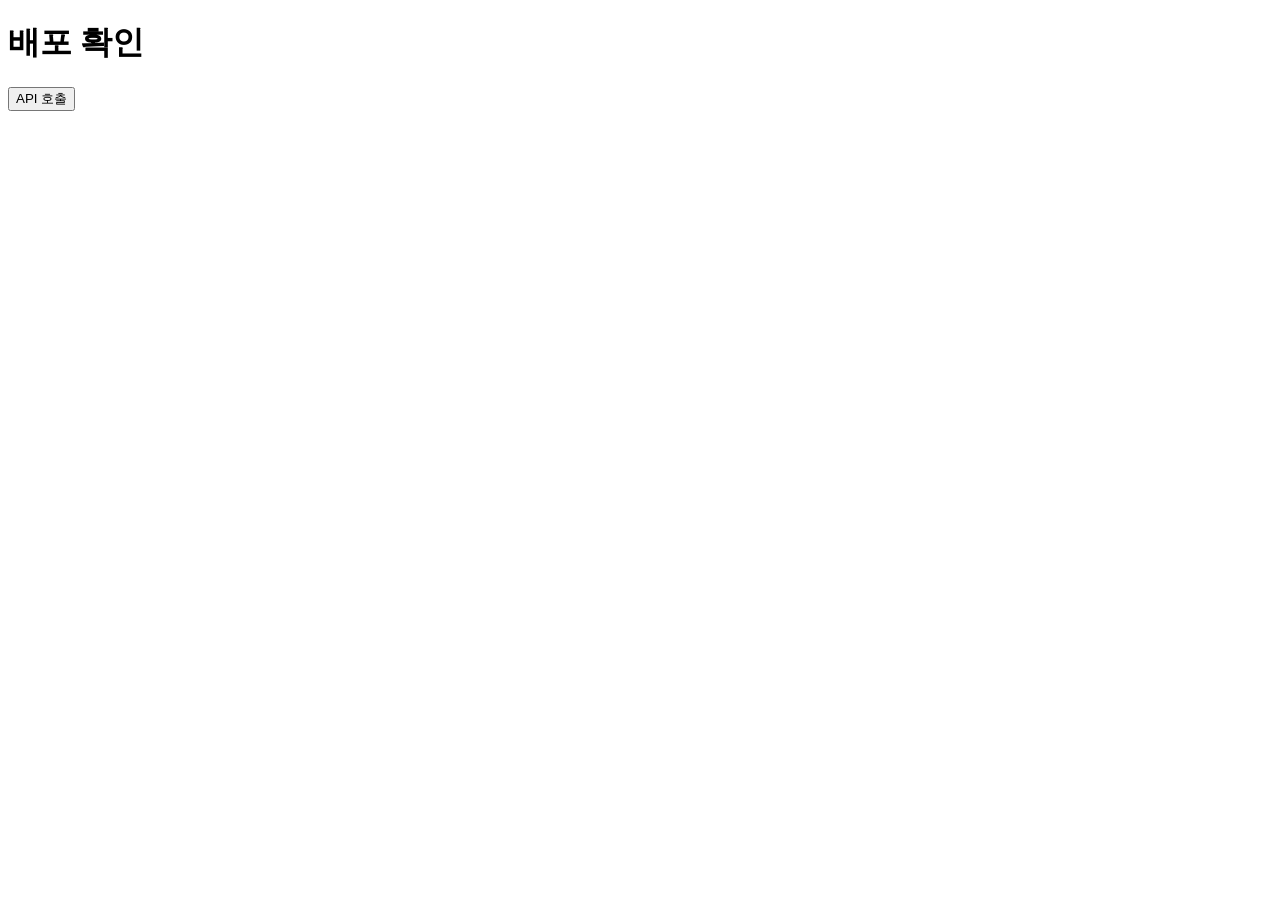
==== service/index.html @ 494008b6 "feat 폴더구조 배포테스트" ====
<!DOCTYPE html>
<html lang="ko">
<head><meta charset="utf-8"><title>여행 플래너</title></head>
<body>
  <h1>배포 확인</h1>
  <button id="btn">API 호출</button>
  <pre id="out"></pre>
  <script>
    document.getElementById('btn').onclick = async () => {
      const r = await fetch('/api/hello');
      document.getElementById('out').textContent = await r.text();
    };
  </script>
</body>
</html>
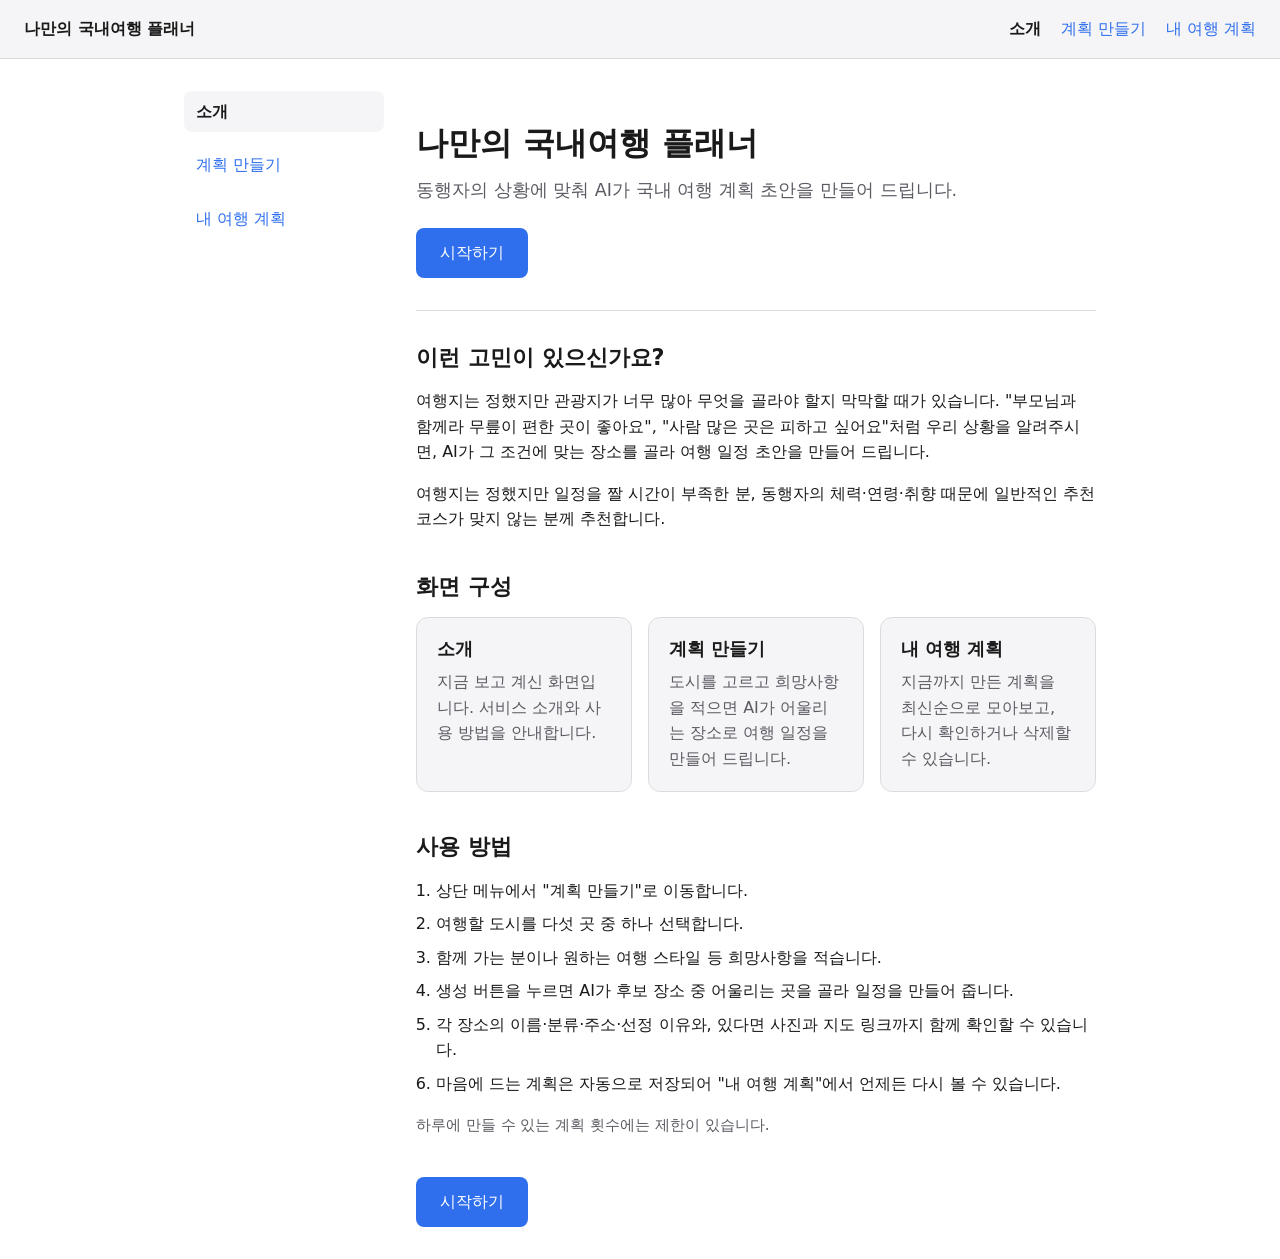
==== commit cd2f7217: "신규 로직 프론트 배포 테스트" ====
--- a/service/index.html
+++ b/service/index.html
@@ -1,15 +1,82 @@
-<!DOCTYPE html>
+<!doctype html>
 <html lang="ko">
-<head><meta charset="utf-8"><title>여행 플래너</title></head>
+<head>
+  <meta charset="utf-8">
+  <meta name="viewport" content="width=device-width, initial-scale=1">
+  <title>나만의 국내여행 플래너</title>
+  <link rel="stylesheet" href="css/style.css">
+</head>
 <body>
-  <h1>배포 확인</h1>
-  <button id="btn">API 호출</button>
-  <pre id="out"></pre>
-  <script>
-    document.getElementById('btn').onclick = async () => {
-      const r = await fetch('/api/hello');
-      document.getElementById('out').textContent = await r.text();
-    };
-  </script>
+  <header class="topnav">
+    <a class="brand" href="index.html">나만의 국내여행 플래너</a>
+    <nav>
+      <a href="index.html" aria-current="page">소개</a>
+      <a href="plan.html">계획 만들기</a>
+      <a href="list.html">내 여행 계획</a>
+    </nav>
+  </header>
+
+  <div class="layout">
+    <aside class="sidenav">
+      <a href="index.html" aria-current="page">소개</a>
+      <a href="plan.html">계획 만들기</a>
+      <a href="list.html">내 여행 계획</a>
+    </aside>
+
+    <main>
+      <section class="hero">
+        <h1>나만의 국내여행 플래너</h1>
+        <p>동행자의 상황에 맞춰 AI가 국내 여행 계획 초안을 만들어 드립니다.</p>
+        <a class="btn" href="plan.html">시작하기</a>
+      </section>
+
+      <section class="intro">
+        <h2>이런 고민이 있으신가요?</h2>
+        <p>
+          여행지는 정했지만 관광지가 너무 많아 무엇을 골라야 할지 막막할 때가 있습니다.
+          "부모님과 함께라 무릎이 편한 곳이 좋아요", "사람 많은 곳은 피하고 싶어요"처럼
+          우리 상황을 알려주시면, AI가 그 조건에 맞는 장소를 골라 여행 일정 초안을
+          만들어 드립니다.
+        </p>
+        <p>
+          여행지는 정했지만 일정을 짤 시간이 부족한 분, 동행자의 체력·연령·취향 때문에
+          일반적인 추천 코스가 맞지 않는 분께 추천합니다.
+        </p>
+      </section>
+
+      <section class="design">
+        <h2>화면 구성</h2>
+        <div class="card-grid">
+          <div class="card">
+            <h3>소개</h3>
+            <p>지금 보고 계신 화면입니다. 서비스 소개와 사용 방법을 안내합니다.</p>
+          </div>
+          <div class="card">
+            <h3>계획 만들기</h3>
+            <p>도시를 고르고 희망사항을 적으면 AI가 어울리는 장소로 여행 일정을 만들어 드립니다.</p>
+          </div>
+          <div class="card">
+            <h3>내 여행 계획</h3>
+            <p>지금까지 만든 계획을 최신순으로 모아보고, 다시 확인하거나 삭제할 수 있습니다.</p>
+          </div>
+        </div>
+      </section>
+
+      <section class="steps">
+        <h2>사용 방법</h2>
+        <ol>
+          <li>상단 메뉴에서 "계획 만들기"로 이동합니다.</li>
+          <li>여행할 도시를 다섯 곳 중 하나 선택합니다.</li>
+          <li>함께 가는 분이나 원하는 여행 스타일 등 희망사항을 적습니다.</li>
+          <li>생성 버튼을 누르면 AI가 후보 장소 중 어울리는 곳을 골라 일정을 만들어 줍니다.</li>
+          <li>각 장소의 이름·분류·주소·선정 이유와, 있다면 사진과 지도 링크까지 함께 확인할 수 있습니다.</li>
+          <li>마음에 드는 계획은 자동으로 저장되어 "내 여행 계획"에서 언제든 다시 볼 수 있습니다.</li>
+        </ol>
+        <p class="note">하루에 만들 수 있는 계획 횟수에는 제한이 있습니다.</p>
+      </section>
+
+      <a class="btn" href="plan.html">시작하기</a>
+    </main>
+  </div>
 </body>
-</html>+</html>
--- a/service/css/style.css
+++ b/service/css/style.css
@@ -0,0 +1,233 @@
+:root {
+  --bg: #ffffff;
+  --fg: #1a1a1a;
+  --bg-elevated: #f5f5f7;
+  --border: #dcdce0;
+  --muted-fg: #5b5b63;
+  --accent: #2f6fed;
+  --accent-fg: #ffffff;
+  --accent-hover: #2557c7;
+  --accent-active: #1e4699;
+  --focus-ring: #2f6fed;
+}
+
+@media (prefers-color-scheme: dark) {
+  :root {
+    --bg: #16181c;
+    --fg: #e8e8e8;
+    --bg-elevated: #1e2126;
+    --border: #33363c;
+    --muted-fg: #a3a3ab;
+    --accent: #5b8dff;
+    --accent-fg: #0b0d10;
+    --accent-hover: #7ba0ff;
+    --accent-active: #9db8ff;
+    --focus-ring: #7ba0ff;
+  }
+}
+
+* {
+  box-sizing: border-box;
+}
+
+body {
+  margin: 0;
+  background: var(--bg);
+  color: var(--fg);
+  font-family: system-ui, -apple-system, "Apple SD Gothic Neo", "Malgun Gothic", sans-serif;
+  line-height: 1.6;
+}
+
+h1, h2, h3 {
+  line-height: 1.3;
+}
+
+a {
+  color: var(--accent);
+}
+
+a:hover {
+  color: var(--accent-hover);
+}
+
+a:focus-visible {
+  outline: 2px solid var(--focus-ring);
+  outline-offset: 2px;
+}
+
+a:active {
+  color: var(--accent-active);
+}
+
+/* 상단 네비게이션 */
+.topnav {
+  display: flex;
+  align-items: center;
+  gap: 1.5rem;
+  padding: 1rem 1.5rem;
+  border-bottom: 1px solid var(--border);
+  background: var(--bg-elevated);
+}
+
+.topnav .brand {
+  font-weight: 700;
+  margin-right: auto;
+  text-decoration: none;
+  color: var(--fg);
+}
+
+.topnav nav {
+  display: flex;
+  gap: 1.25rem;
+}
+
+.topnav a {
+  text-decoration: none;
+}
+
+/* 본문 레이아웃 (사이드 네비게이션 + 메인) */
+.layout {
+  display: grid;
+  grid-template-columns: 200px 1fr;
+  gap: 2rem;
+  max-width: 960px;
+  margin: 0 auto;
+  padding: 2rem 1.5rem;
+}
+
+.sidenav {
+  display: flex;
+  flex-direction: column;
+  gap: .75rem;
+}
+
+.sidenav a {
+  text-decoration: none;
+  padding: .5rem .75rem;
+  border-radius: .5rem;
+}
+
+.sidenav a:hover {
+  background: var(--bg-elevated);
+}
+
+.topnav a[aria-current="page"],
+.sidenav a[aria-current="page"] {
+  color: var(--fg);
+  font-weight: 700;
+  background: var(--bg-elevated);
+}
+
+@media (max-width: 720px) {
+  .layout {
+    grid-template-columns: 1fr;
+  }
+
+  .sidenav {
+    flex-direction: row;
+    flex-wrap: wrap;
+    border-bottom: 1px solid var(--border);
+    padding-bottom: 1rem;
+  }
+
+  .topnav {
+    flex-wrap: wrap;
+    gap: .75rem;
+  }
+}
+
+/* 버튼 */
+.btn {
+  display: inline-block;
+  background: var(--accent);
+  color: var(--accent-fg);
+  border: none;
+  border-radius: .5rem;
+  padding: .75rem 1.5rem;
+  font-size: 1rem;
+  text-decoration: none;
+  cursor: pointer;
+}
+
+.btn:hover {
+  background: var(--accent-hover);
+  color: var(--accent-fg);
+}
+
+.btn:focus-visible {
+  outline: 2px solid var(--focus-ring);
+  outline-offset: 2px;
+}
+
+.btn:active {
+  background: var(--accent-active);
+}
+
+/* 소개 화면 섹션 */
+.hero {
+  padding: 2rem 0;
+  border-bottom: 1px solid var(--border);
+  margin-bottom: 2rem;
+}
+
+.hero h1 {
+  font-size: 2rem;
+  margin: 0 0 .75rem;
+}
+
+.hero p {
+  color: var(--muted-fg);
+  font-size: 1.1rem;
+  margin: 0 0 1.5rem;
+}
+
+section {
+  margin-bottom: 2.5rem;
+}
+
+section h2 {
+  font-size: 1.4rem;
+  margin: 0 0 1rem;
+}
+
+.card-grid {
+  display: grid;
+  grid-template-columns: repeat(3, 1fr);
+  gap: 1rem;
+}
+
+@media (max-width: 720px) {
+  .card-grid {
+    grid-template-columns: 1fr;
+  }
+}
+
+.card {
+  background: var(--bg-elevated);
+  border: 1px solid var(--border);
+  border-radius: .75rem;
+  padding: 1.25rem;
+}
+
+.card h3 {
+  margin: 0 0 .5rem;
+  font-size: 1.1rem;
+}
+
+.card p {
+  margin: 0;
+  color: var(--muted-fg);
+}
+
+.steps ol {
+  padding-left: 1.25rem;
+}
+
+.steps li {
+  margin-bottom: .5rem;
+}
+
+.note {
+  color: var(--muted-fg);
+  font-size: .95rem;
+}
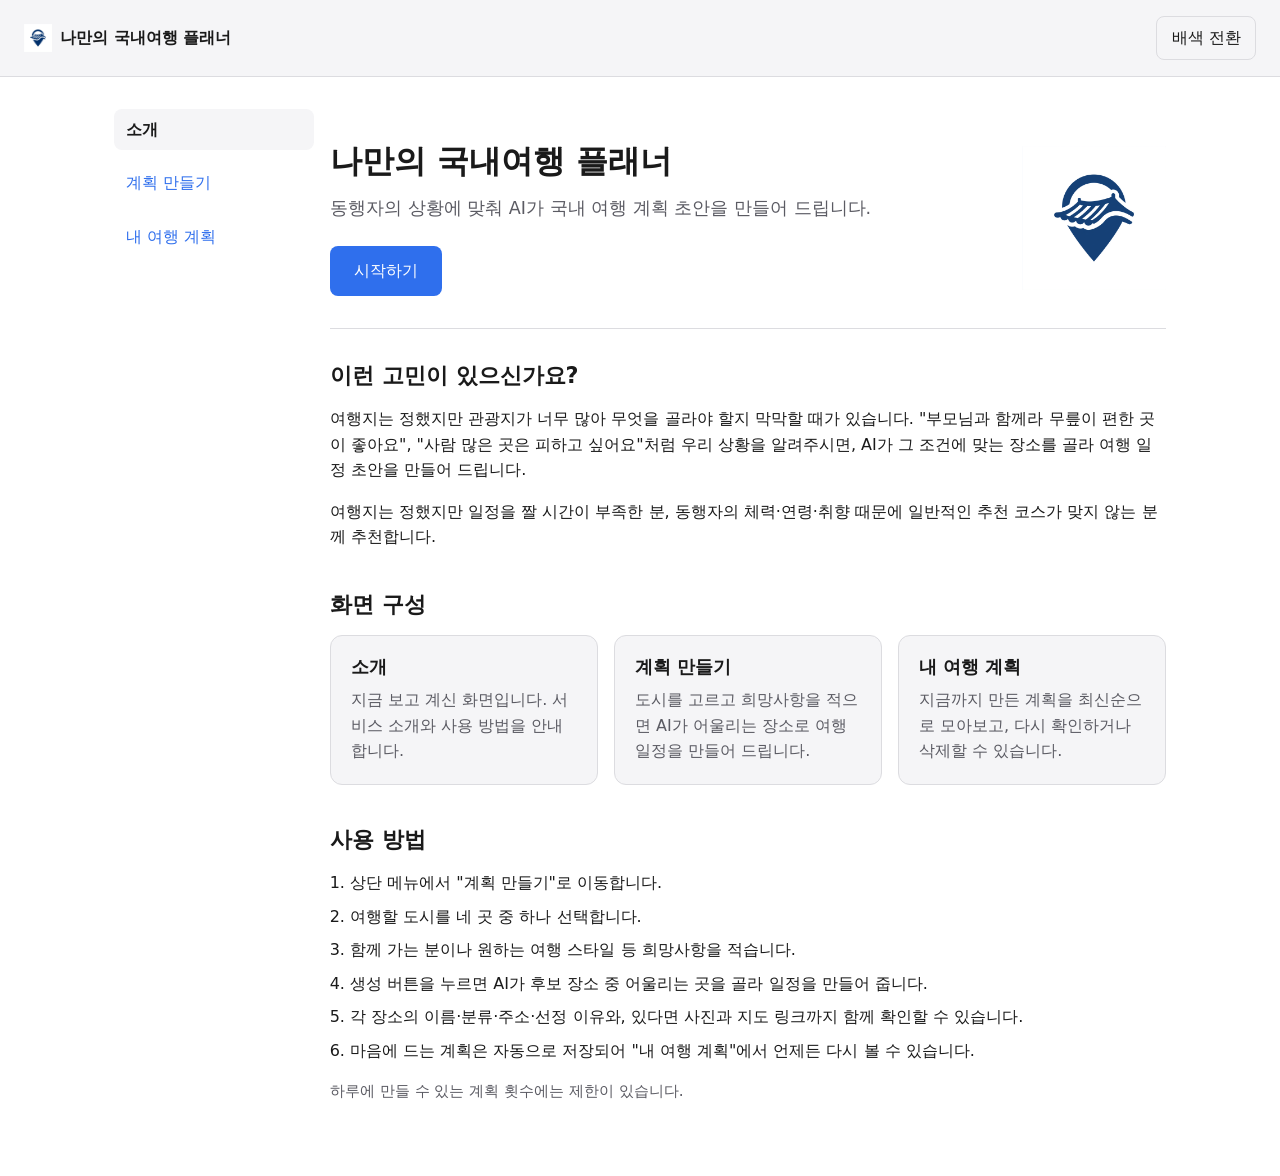
==== commit 064fc85f: "feat:화면수정 완료" ====
--- a/service/index.html
+++ b/service/index.html
@@ -5,29 +5,50 @@
   <meta name="viewport" content="width=device-width, initial-scale=1">
   <title>나만의 국내여행 플래너</title>
   <link rel="stylesheet" href="css/style.css">
+  <link rel="icon" type="image/png" href="images/logo.png">
 </head>
 <body>
-  <header class="topnav">
-    <a class="brand" href="index.html">나만의 국내여행 플래너</a>
-    <nav>
-      <a href="index.html" aria-current="page">소개</a>
-      <a href="plan.html">계획 만들기</a>
-      <a href="list.html">내 여행 계획</a>
+  <img class="bg-decoration bg-decoration-left" src="images/hero1.png" alt=""
+    width="2544" height="1904" loading="lazy">
+  <img class="bg-decoration bg-decoration-right" src="images/hero2.png" alt=""
+    width="2544" height="1904" loading="lazy">
+
+  <header class="topbar">
+    <a class="brand" href="index.html">
+      <img class="brand-logo" src="images/logo.png" alt="" width="2048" height="2048" loading="lazy">
+      나만의 국내여행 플래너
+    </a>
+    <button id="theme-toggle" type="button" class="nav-btn">배색 전환</button>
+    <button id="menu-toggle" type="button" class="nav-btn"
+      aria-expanded="false" aria-controls="mobile-menu">메뉴</button>
+    <nav class="topnav-links">
+      <a class="nav-link" href="index.html">소개</a>
+      <a class="nav-link" href="plan.html">계획 만들기</a>
+      <a class="nav-link" href="list.html">내 여행 계획</a>
     </nav>
   </header>
 
+  <nav id="mobile-menu" class="mobile-menu" hidden>
+    <a class="nav-link" href="index.html">소개</a>
+    <a class="nav-link" href="plan.html">계획 만들기</a>
+    <a class="nav-link" href="list.html">내 여행 계획</a>
+  </nav>
+
   <div class="layout">
     <aside class="sidenav">
-      <a href="index.html" aria-current="page">소개</a>
-      <a href="plan.html">계획 만들기</a>
-      <a href="list.html">내 여행 계획</a>
+      <a class="nav-link" href="index.html">소개</a>
+      <a class="nav-link" href="plan.html">계획 만들기</a>
+      <a class="nav-link" href="list.html">내 여행 계획</a>
     </aside>
 
     <main>
       <section class="hero">
-        <h1>나만의 국내여행 플래너</h1>
-        <p>동행자의 상황에 맞춰 AI가 국내 여행 계획 초안을 만들어 드립니다.</p>
-        <a class="btn" href="plan.html">시작하기</a>
+        <div class="hero-content">
+          <h1>나만의 국내여행 플래너</h1>
+          <p>동행자의 상황에 맞춰 AI가 국내 여행 계획 초안을 만들어 드립니다.</p>
+          <a class="btn" href="plan.html">시작하기</a>
+        </div>
+        <img class="hero-logo" src="images/logo.png" alt="" width="2048" height="2048" loading="lazy">
       </section>
 
       <section class="intro">
@@ -66,7 +87,7 @@
         <h2>사용 방법</h2>
         <ol>
           <li>상단 메뉴에서 "계획 만들기"로 이동합니다.</li>
-          <li>여행할 도시를 다섯 곳 중 하나 선택합니다.</li>
+          <li>여행할 도시를 네 곳 중 하나 선택합니다.</li>
           <li>함께 가는 분이나 원하는 여행 스타일 등 희망사항을 적습니다.</li>
           <li>생성 버튼을 누르면 AI가 후보 장소 중 어울리는 곳을 골라 일정을 만들어 줍니다.</li>
           <li>각 장소의 이름·분류·주소·선정 이유와, 있다면 사진과 지도 링크까지 함께 확인할 수 있습니다.</li>
@@ -74,9 +95,10 @@
         </ol>
         <p class="note">하루에 만들 수 있는 계획 횟수에는 제한이 있습니다.</p>
       </section>
-
-      <a class="btn" href="plan.html">시작하기</a>
+      
     </main>
   </div>
+
+  <script src="js/nav.js"></script>
 </body>
 </html>
--- a/service/css/style.css
+++ b/service/css/style.css
@@ -9,6 +9,10 @@
   --accent-hover: #2557c7;
   --accent-active: #1e4699;
   --focus-ring: #2f6fed;
+  --danger: #b3261e;
+  --danger-bg: #fdecea;
+  --danger-border: #f3c2bd;
+  --overlay: rgb(0 0 0 / 0.5);
 }
 
 @media (prefers-color-scheme: dark) {
@@ -23,7 +27,46 @@
     --accent-hover: #7ba0ff;
     --accent-active: #9db8ff;
     --focus-ring: #7ba0ff;
-  }
+    --danger: #ff8a80;
+    --danger-bg: #3a1f1d;
+    --danger-border: #5c2e2a;
+    --overlay: rgb(0 0 0 / 0.7);
+  }
+}
+
+/* 수동 배색 토글: 시스템 설정보다 우선한다 */
+:root[data-theme="dark"] {
+  --bg: #16181c;
+  --fg: #e8e8e8;
+  --bg-elevated: #1e2126;
+  --border: #33363c;
+  --muted-fg: #a3a3ab;
+  --accent: #5b8dff;
+  --accent-fg: #0b0d10;
+  --accent-hover: #7ba0ff;
+  --accent-active: #9db8ff;
+  --focus-ring: #7ba0ff;
+  --danger: #ff8a80;
+  --danger-bg: #3a1f1d;
+  --danger-border: #5c2e2a;
+  --overlay: rgb(0 0 0 / 0.7);
+}
+
+:root[data-theme="light"] {
+  --bg: #ffffff;
+  --fg: #1a1a1a;
+  --bg-elevated: #f5f5f7;
+  --border: #dcdce0;
+  --muted-fg: #5b5b63;
+  --accent: #2f6fed;
+  --accent-fg: #ffffff;
+  --accent-hover: #2557c7;
+  --accent-active: #1e4699;
+  --focus-ring: #2f6fed;
+  --danger: #b3261e;
+  --danger-bg: #fdecea;
+  --danger-border: #f3c2bd;
+  --overlay: rgb(0 0 0 / 0.5);
 }
 
 * {
@@ -59,80 +102,141 @@
   color: var(--accent-active);
 }
 
-/* 상단 네비게이션 */
-.topnav {
+/* 상단 바 (서비스 제목 + 배색 토글 + 폭별 네비게이션) */
+.topbar {
   display: flex;
   align-items: center;
-  gap: 1.5rem;
+  flex-wrap: wrap;
+  gap: 1rem;
   padding: 1rem 1.5rem;
   border-bottom: 1px solid var(--border);
   background: var(--bg-elevated);
 }
 
-.topnav .brand {
+.topbar .brand {
+  display: inline-flex;
+  align-items: center;
+  gap: .5rem;
   font-weight: 700;
   margin-right: auto;
   text-decoration: none;
   color: var(--fg);
 }
 
-.topnav nav {
+.brand-logo {
+  height: 1.75rem;
+  width: auto;
+}
+
+.nav-btn {
+  background: none;
+  border: 1px solid var(--border);
+  color: var(--fg);
+  border-radius: .5rem;
+  padding: .5rem .9rem;
+  font: inherit;
+  cursor: pointer;
+}
+
+.nav-btn:hover {
+  background: var(--bg-elevated);
+}
+
+.nav-btn:focus-visible {
+  outline: 2px solid var(--focus-ring);
+  outline-offset: 2px;
+}
+
+.nav-btn:active {
+  background: var(--border);
+}
+
+.nav-link {
+  text-decoration: none;
+}
+
+.nav-link[aria-current="page"] {
+  color: var(--fg);
+  font-weight: 700;
+}
+
+.topnav-links {
+  display: none;
+  gap: 1.25rem;
+}
+
+/* 600px 미만 기본값: 햄버거 버튼 + 접이식 메뉴 */
+.mobile-menu {
   display: flex;
-  gap: 1.25rem;
-}
-
-.topnav a {
-  text-decoration: none;
+  flex-direction: column;
+  gap: .25rem;
+  padding: .75rem 1.5rem 1rem;
+  border-bottom: 1px solid var(--border);
+  background: var(--bg-elevated);
+}
+
+.mobile-menu[hidden] {
+  display: none;
 }
 
 /* 본문 레이아웃 (사이드 네비게이션 + 메인) */
+/* 600px 미만 기본값: 1컬럼 */
 .layout {
   display: grid;
-  grid-template-columns: 200px 1fr;
+  grid-template-columns: 1fr;
   gap: 2rem;
-  max-width: 960px;
+  max-width: 1100px;
   margin: 0 auto;
   padding: 2rem 1.5rem;
 }
 
 .sidenav {
-  display: flex;
+  display: none;
   flex-direction: column;
   gap: .75rem;
 }
 
-.sidenav a {
-  text-decoration: none;
+.sidenav .nav-link {
   padding: .5rem .75rem;
   border-radius: .5rem;
 }
 
-.sidenav a:hover {
-  background: var(--bg-elevated);
-}
-
-.topnav a[aria-current="page"],
-.sidenav a[aria-current="page"] {
-  color: var(--fg);
-  font-weight: 700;
-  background: var(--bg-elevated);
-}
-
-@media (max-width: 720px) {
+.sidenav .nav-link:hover {
+  background: var(--bg-elevated);
+}
+
+.sidenav .nav-link[aria-current="page"] {
+  background: var(--bg-elevated);
+}
+
+/* 600px 이상: 햄버거 대신 가로 네비게이션 */
+@media (min-width: 600px) {
+  #menu-toggle {
+    display: none;
+  }
+
+  .mobile-menu {
+    display: none !important;
+  }
+
+  .topnav-links {
+    display: flex;
+  }
+}
+
+/* 1000px 이상: 가로 네비게이션 대신 사이드 네비게이션 */
+@media (min-width: 1000px) {
+  .topnav-links {
+    display: none;
+  }
+
+  .sidenav {
+    display: flex;
+  }
+
   .layout {
-    grid-template-columns: 1fr;
-  }
-
-  .sidenav {
-    flex-direction: row;
-    flex-wrap: wrap;
-    border-bottom: 1px solid var(--border);
-    padding-bottom: 1rem;
-  }
-
-  .topnav {
-    flex-wrap: wrap;
-    gap: .75rem;
+    grid-template-columns: 200px 1fr;
+    gap: 1rem;
   }
 }
 
@@ -165,9 +269,16 @@
 
 /* 소개 화면 섹션 */
 .hero {
+  display: flex;
+  align-items: center;
+  gap: 2rem;
   padding: 2rem 0;
   border-bottom: 1px solid var(--border);
   margin-bottom: 2rem;
+}
+
+.hero-content {
+  flex: 1;
 }
 
 .hero h1 {
@@ -181,6 +292,45 @@
   margin: 0 0 1.5rem;
 }
 
+.hero-logo {
+  flex-shrink: 0;
+  width: 9rem;
+  height: 9rem;
+  opacity: .92;
+}
+
+@media (max-width: 600px) {
+  .hero-logo {
+    display: none;
+  }
+}
+
+/* 페이지 좌우 여백의 배경 장식 (1400px 이상에서만 표시) */
+/* .layout의 max-width(1100px)로 생기는 여백을 최대한 덮도록 폭을 뷰포트에 맞춰 계산 */
+.bg-decoration {
+  display: none;
+  position: fixed;
+  top: 0;
+  width: calc((100vw - 1100px) / 2 - 20px);
+  height: 100vh;
+  object-fit: cover;
+  z-index: -1;
+}
+
+.bg-decoration-left {
+  left: 0;
+}
+
+.bg-decoration-right {
+  right: 0;
+}
+
+@media (min-width: 1400px) {
+  .bg-decoration {
+    display: block;
+  }
+}
+
 section {
   margin-bottom: 2.5rem;
 }
@@ -231,3 +381,203 @@
   color: var(--muted-fg);
   font-size: .95rem;
 }
+
+/* 계획 만들기 화면: 폼 */
+fieldset {
+  border: none;
+  padding: 0;
+  margin: 0 0 1.5rem;
+}
+
+legend {
+  font-weight: 700;
+  margin-bottom: .5rem;
+  padding: 0;
+}
+
+.radio-option {
+  display: inline-flex;
+  align-items: center;
+  gap: .4rem;
+  margin: 0 1rem .5rem 0;
+  cursor: pointer;
+}
+
+.radio-option input {
+  accent-color: var(--accent);
+}
+
+.field {
+  margin-bottom: 1.5rem;
+}
+
+.field label {
+  display: block;
+  font-weight: 700;
+  margin-bottom: .5rem;
+}
+
+textarea {
+  width: 100%;
+  padding: .75rem;
+  border: 1px solid var(--border);
+  border-radius: .5rem;
+  background: var(--bg);
+  color: var(--fg);
+  font: inherit;
+  resize: vertical;
+}
+
+textarea:focus-visible {
+  outline: 2px solid var(--focus-ring);
+  outline-offset: 2px;
+}
+
+/* 계획 만들기 화면: 로딩/알림 */
+#loading {
+  color: var(--muted-fg);
+}
+
+.alert {
+  border: 1px solid var(--danger-border);
+  background: var(--danger-bg);
+  color: var(--danger);
+  border-radius: .5rem;
+  padding: 1rem 1.25rem;
+  margin: 1rem 0;
+}
+
+.alert h2 {
+  margin: 0 0 .25rem;
+  font-size: 1.05rem;
+}
+
+.alert p {
+  margin: 0;
+}
+
+.spinner {
+  width: 1.5rem;
+  height: 1.5rem;
+  border: 3px solid var(--border);
+  border-top-color: var(--accent);
+  border-radius: 50%;
+  animation: spin 0.8s linear infinite;
+}
+
+@keyframes spin {
+  to { transform: rotate(360deg); }
+}
+
+.loading-overlay {
+  position: fixed;
+  inset: 0;
+  display: flex;
+  align-items: center;
+  justify-content: center;
+  background: var(--overlay);
+  z-index: 100;
+}
+
+.loading-overlay[hidden] { display: none; }
+
+.loading-box {
+  background: var(--bg);
+  border: 1px solid var(--border);
+  border-radius: .75rem;
+  padding: 2rem;
+  display: flex;
+  flex-direction: column;
+  align-items: center;
+  gap: 1rem;
+  text-align: center;
+  max-width: 20rem;
+}
+
+/* 계획 만들기 화면: 결과 카드 */
+.place-grid {
+  display: grid;
+  grid-template-columns: repeat(auto-fill, minmax(240px, 1fr));
+  gap: 1rem;
+  margin-top: 1rem;
+}
+
+.place-order {
+  display: inline-block;
+  background: var(--accent);
+  color: var(--accent-fg);
+  border-radius: 999px;
+  width: 1.75rem;
+  height: 1.75rem;
+  line-height: 1.75rem;
+  text-align: center;
+  font-size: .85rem;
+  margin-bottom: .5rem;
+}
+
+.place-meta {
+  color: var(--muted-fg);
+  font-size: .9rem;
+  margin: 0 0 .5rem;
+}
+
+.place-image {
+  width: 100%;
+  aspect-ratio: 4 / 3;
+  object-fit: cover;
+  border-radius: .5rem;
+  margin: .5rem 0;
+}
+
+/* 내 여행 계획 화면 */
+.plan-list {
+  list-style: none;
+  padding: 0;
+  margin: 1.5rem 0 0;
+}
+
+.plan-item {
+  display: flex;
+  align-items: center;
+  gap: 1rem;
+  border: 1px solid var(--border);
+  border-radius: .75rem;
+  margin-bottom: .75rem;
+  padding: .25rem;
+}
+
+.plan-item-link {
+  flex: 1;
+  padding: .75rem;
+  border-radius: .5rem;
+  text-decoration: none;
+}
+
+.plan-item-link:hover {
+  background: var(--bg-elevated);
+}
+
+.plan-item-delete {
+  background: none;
+  border: 1px solid var(--border);
+  color: var(--danger);
+  border-radius: .5rem;
+  padding: .5rem .9rem;
+  cursor: pointer;
+  font: inherit;
+  margin-right: .5rem;
+}
+
+.plan-item-delete:hover {
+  background: var(--danger-bg);
+  border-color: var(--danger-border);
+}
+
+.plan-item-delete:focus-visible {
+  outline: 2px solid var(--focus-ring);
+  outline-offset: 2px;
+}
+
+.plan-item-delete:active {
+  background: var(--danger-bg);
+}
